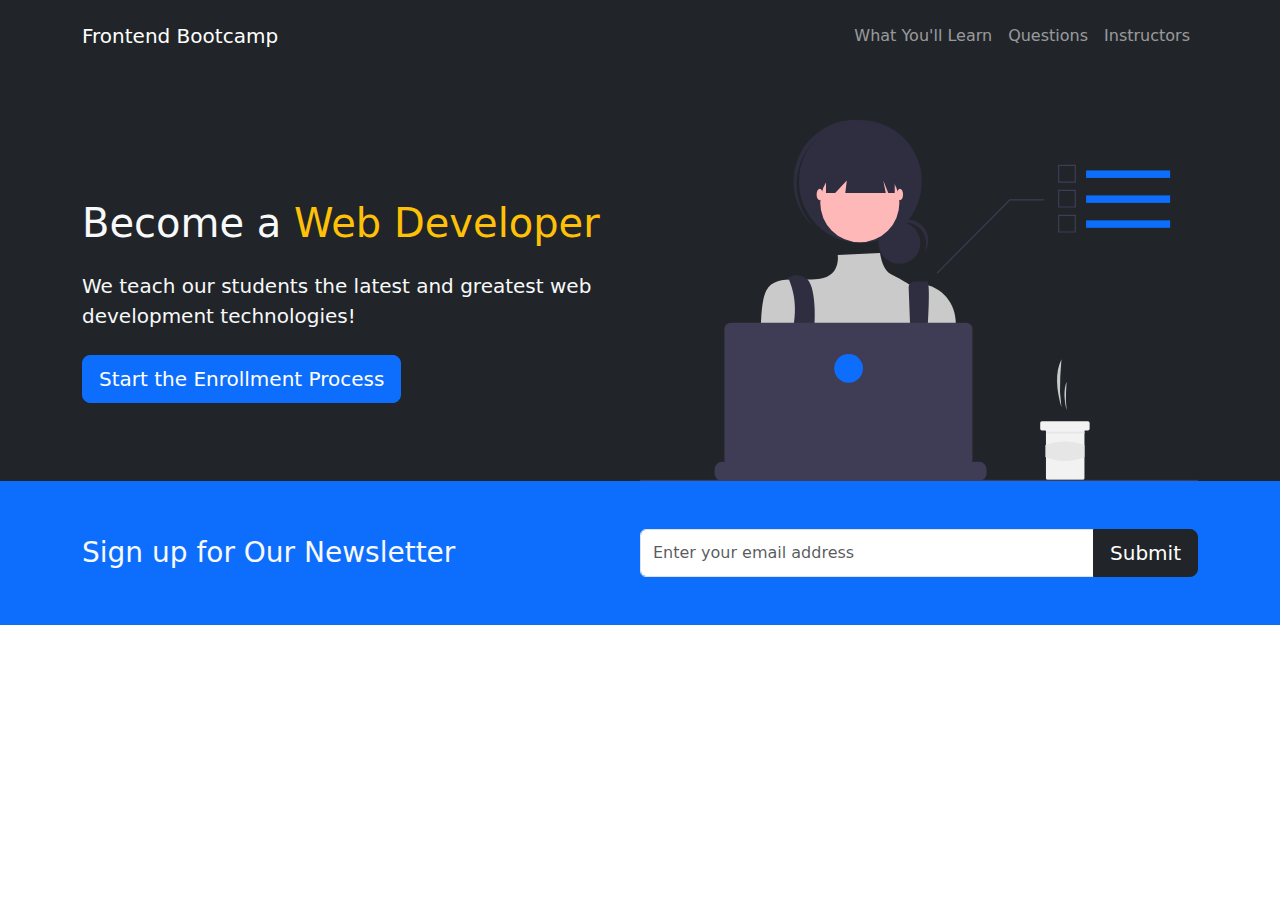
==== Bootstrap/index.html @ cbe3ab6c "create bootstrap folder" ====
<!DOCTYPE html>
<html lang="en">
<head>
    <meta charset="UTF-8">
    <meta name="viewport" content="width=device-width, initial-scale=1.0">
    <link href="https://cdn.jsdelivr.net/npm/bootstrap@5.3.3/dist/css/bootstrap.min.css" rel="stylesheet" integrity="sha384-QWTKZyjpPEjISv5WaRU9OFeRpok6YctnYmDr5pNlyT2bRjXh0JMhjY6hW+ALEwIH" crossorigin="anonymous">
    <link rel="stylesheet" href="style.css">
    <title>Frontend Bootcamp</title>
</head>
<body>

    <!-- Navbar -->
    <nav class="navbar navbar-expand-lg bg-dark navbar-dark py-3">
        <div class="container">
            <a href="#" class="navbar-brand">Frontend Bootcamp</a>

            <button class="navbar-toggler" 
            type="button" 
            data-bs-toggle="collapse" data-bs-target="#navmenu">
                <span class="navbar-toggler-icon"></span>
            </button>

            <div class="collapse navbar-collapse" id="navmenu">
                <ul class="navbar-nav ms-auto">
                    <li class="nav-item">
                        <a href="#learn" class="nav-link">What You'll Learn</a>
                    </li>
                    <li class="nav-item">
                        <a href="#questions" class="nav-link">Questions</a>
                    </li>
                    <li class="nav-item">
                        <a href="#instructors" class="nav-link">Instructors</a>
                    </li>
                </ul>
            </div>
        </div>
    </nav>

    <!-- Showcase -->
    <section class="bg-dark text-light p-5 p-lg-0 pt-lg-5 text-center text-sm-start">
        <div class="container">
            <div class="d-sm-flex align-items-center justify-content-between">
                <div>
                    <h1>Become a
                         <span class ="text-warning">Web Developer</span>
                    </h1>
                    <p class="lead my-4">
                        We teach our students the latest and greatest web development technologies!
                    </p>
                    <button class="btn btn-primary btn-lg">
                        Start the Enrollment Process
                    </button>
                </div>
                <img class="img-fluid w-50 d-none d-sm-block" src="./img/showcase.svg" alt="showcase">
            </div>
        </div>
    </section>

    <script src="https://cdn.jsdelivr.net/npm/bootstrap@5.3.3/dist/js/bootstrap.bundle.min.js" integrity="sha384-YvpcrYf0tY3lHB60NNkmXc5s9fDVZLESaAA55NDzOxhy9GkcIdslK1eN7N6jIeHz" crossorigin="anonymous"></script>

    <!-- Newsletter -->
    <section class="bg-primary text-light p-5">
        <div class="container">
            <div class="d-md-flex justify-content-between align-items-center">
                <h3 class="mb-3 mb-md-0">
                    Sign up for Our Newsletter
                </h3>
                <div class="input-group news-input">
                    <input type="text" class="form-control" placeholder="Enter your email address">
                    <button class="btn btn-dark btn-lg" type="button">Submit</button>
                </div>
            </div>
        </div>
    </section>
    
</body>
</html>
---- Bootstrap/style.css ----
@media(min-width: 768px) {
   .news-input {
      width: 50%;
   }
}
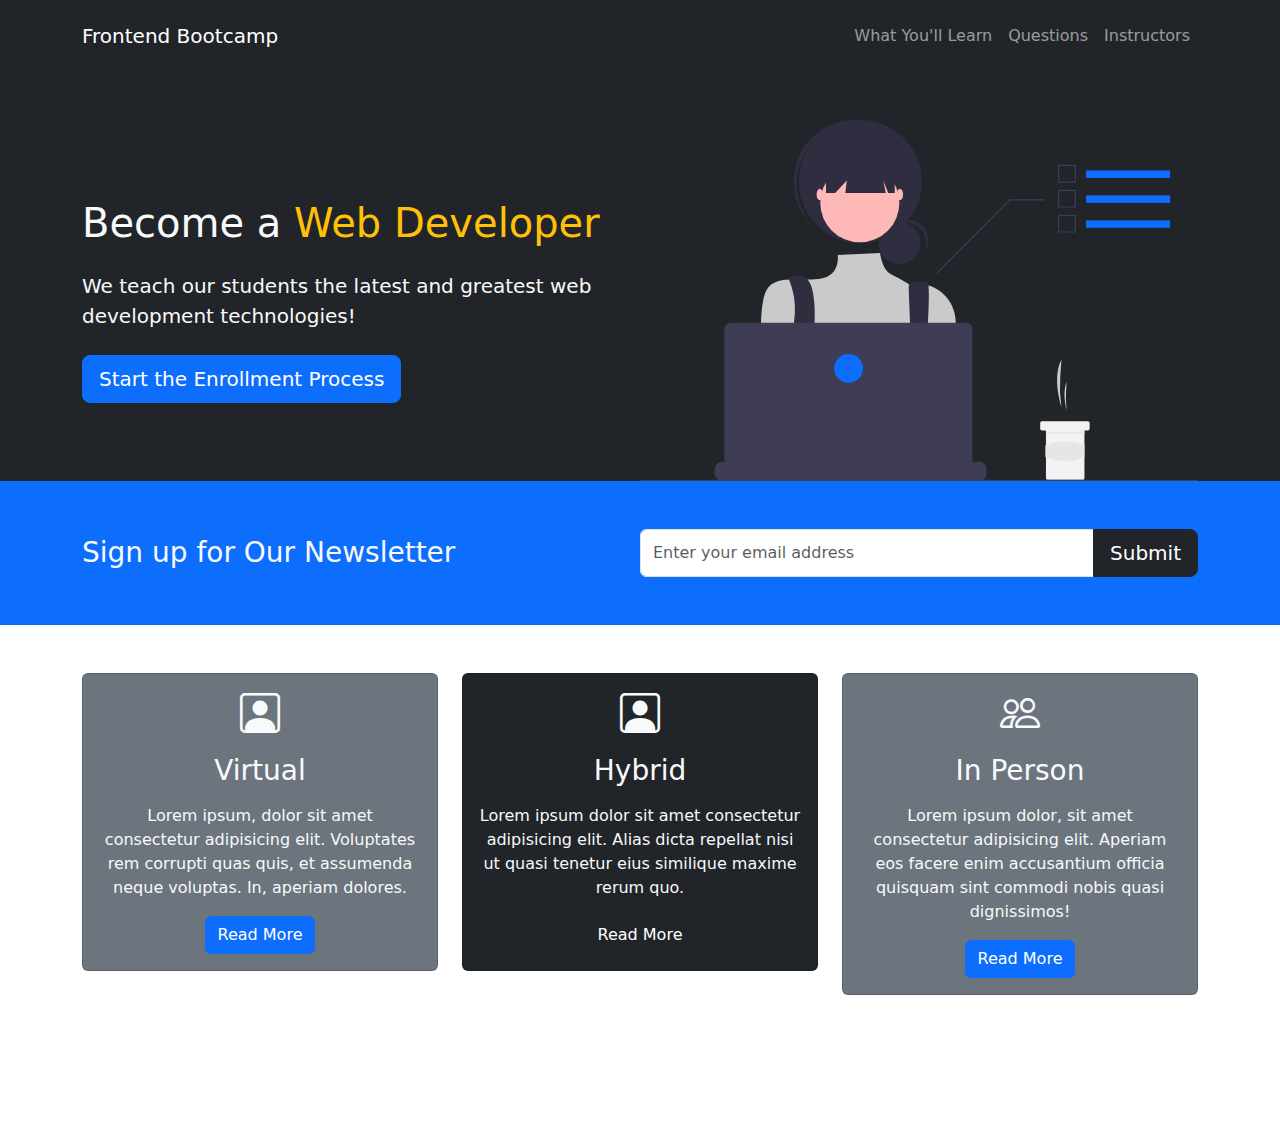
==== commit 80a90243: "update index.html" ====
--- a/Bootstrap/index.html
+++ b/Bootstrap/index.html
@@ -5,6 +5,7 @@
     <meta name="viewport" content="width=device-width, initial-scale=1.0">
     <link href="https://cdn.jsdelivr.net/npm/bootstrap@5.3.3/dist/css/bootstrap.min.css" rel="stylesheet" integrity="sha384-QWTKZyjpPEjISv5WaRU9OFeRpok6YctnYmDr5pNlyT2bRjXh0JMhjY6hW+ALEwIH" crossorigin="anonymous">
     <link rel="stylesheet" href="style.css">
+    <link rel="stylesheet" href="https://cdn.jsdelivr.net/npm/bootstrap-icons@1.3.0/font/bootstrap-icons.css">
     <title>Frontend Bootcamp</title>
 </head>
 <body>
@@ -56,8 +57,6 @@
         </div>
     </section>
 
-    <script src="https://cdn.jsdelivr.net/npm/bootstrap@5.3.3/dist/js/bootstrap.bundle.min.js" integrity="sha384-YvpcrYf0tY3lHB60NNkmXc5s9fDVZLESaAA55NDzOxhy9GkcIdslK1eN7N6jIeHz" crossorigin="anonymous"></script>
-
     <!-- Newsletter -->
     <section class="bg-primary text-light p-5">
         <div class="container">
@@ -72,6 +71,72 @@
             </div>
         </div>
     </section>
+
+    <!-- Boxes -->
+    <section class="p-5">
+        <div class="container">
+            <div class="row text-center g-4">
+                <div class="col-md">
+                    <div class="card bg-secondary text-light">
+                        <div class="card-body text-center">
+                            <div class="h1 mb-3">
+                                <i class="bi bi-person-square"></i>
+                            </div>
+                            <h3 class="card-title mb-3">
+                                Virtual
+                            </h3>
+                            <p class="card-text">
+                                Lorem ipsum, dolor sit amet consectetur adipisicing elit. Voluptates rem corrupti quas quis, et assumenda neque voluptas. In, aperiam dolores.
+                            </p>
+                            <a href="#" class="btn btn-primary">Read More
+                            </a>
+                        </div>
+                    </div>
+                </div>
+                <div class="col-md">
+                    <div class="card bg-dark text-light">
+                        <div class="card-body text-center">
+                            <div class="h1 mb-3">
+                                <i class="bi bi-person-square"></i>
+                            </div>
+                            <h3 class="card-title mb-3">Hybrid</h3>
+                            <p class="card-text">
+                                Lorem ipsum dolor sit amet consectetur adipisicing elit. Alias dicta repellat nisi ut quasi tenetur eius similique maxime rerum quo.
+                            </p>
+                            <a href="#" class="btn btn-dark">Read More</a>
+                        </div>
+                    </div>
+                </div>
+                <div class="col-md">
+                    <div class="card bg-secondary text-light">
+                        <div class="card-body text-center">
+                            <div class="h1 mb-3">
+                                <i class="bi bi-people"></i>
+                            </div>
+                            <h3 class="card-title mb-3">In Person</h3>
+                            <p class="card-text">
+                                Lorem ipsum dolor, sit amet consectetur adipisicing elit. Aperiam eos facere enim accusantium officia quisquam sint commodi nobis quasi dignissimos!
+                            </p>
+                            <a href="#" class="btn btn-primary">Read More</a>
+                        </div>
+                    </div>
+                </div>
+            </div>
+        </div>
+    </section>
+
+    <!-- Learn Sections -->
+    <section id="learn" class="p-5">
+        <div class="container">
+            <div class="row align-items-center justify-content-between">
+
+            </div>
+        </div>
+
+    </section>
+
+    
+    <script src="https://cdn.jsdelivr.net/npm/bootstrap@5.3.3/dist/js/bootstrap.bundle.min.js" integrity="sha384-YvpcrYf0tY3lHB60NNkmXc5s9fDVZLESaAA55NDzOxhy9GkcIdslK1eN7N6jIeHz" crossorigin="anonymous"></script>
     
 </body>
 </html>